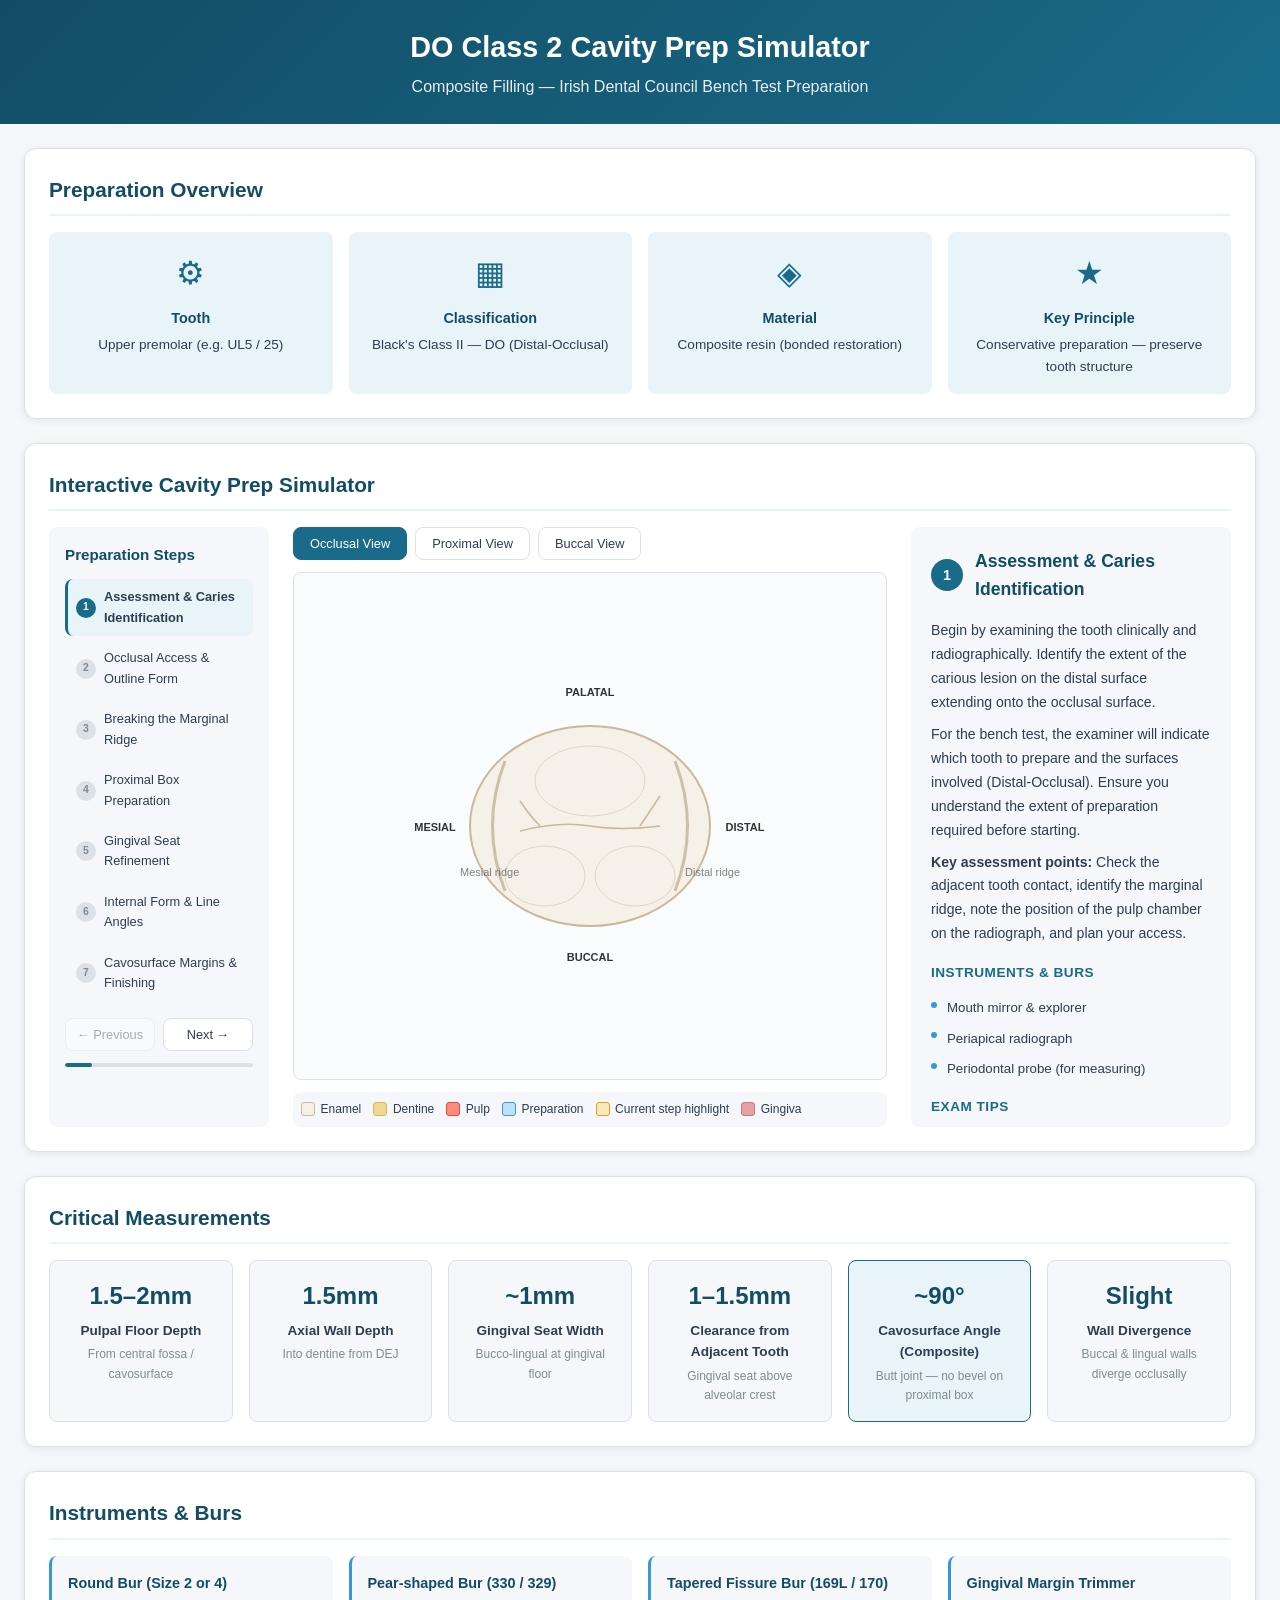
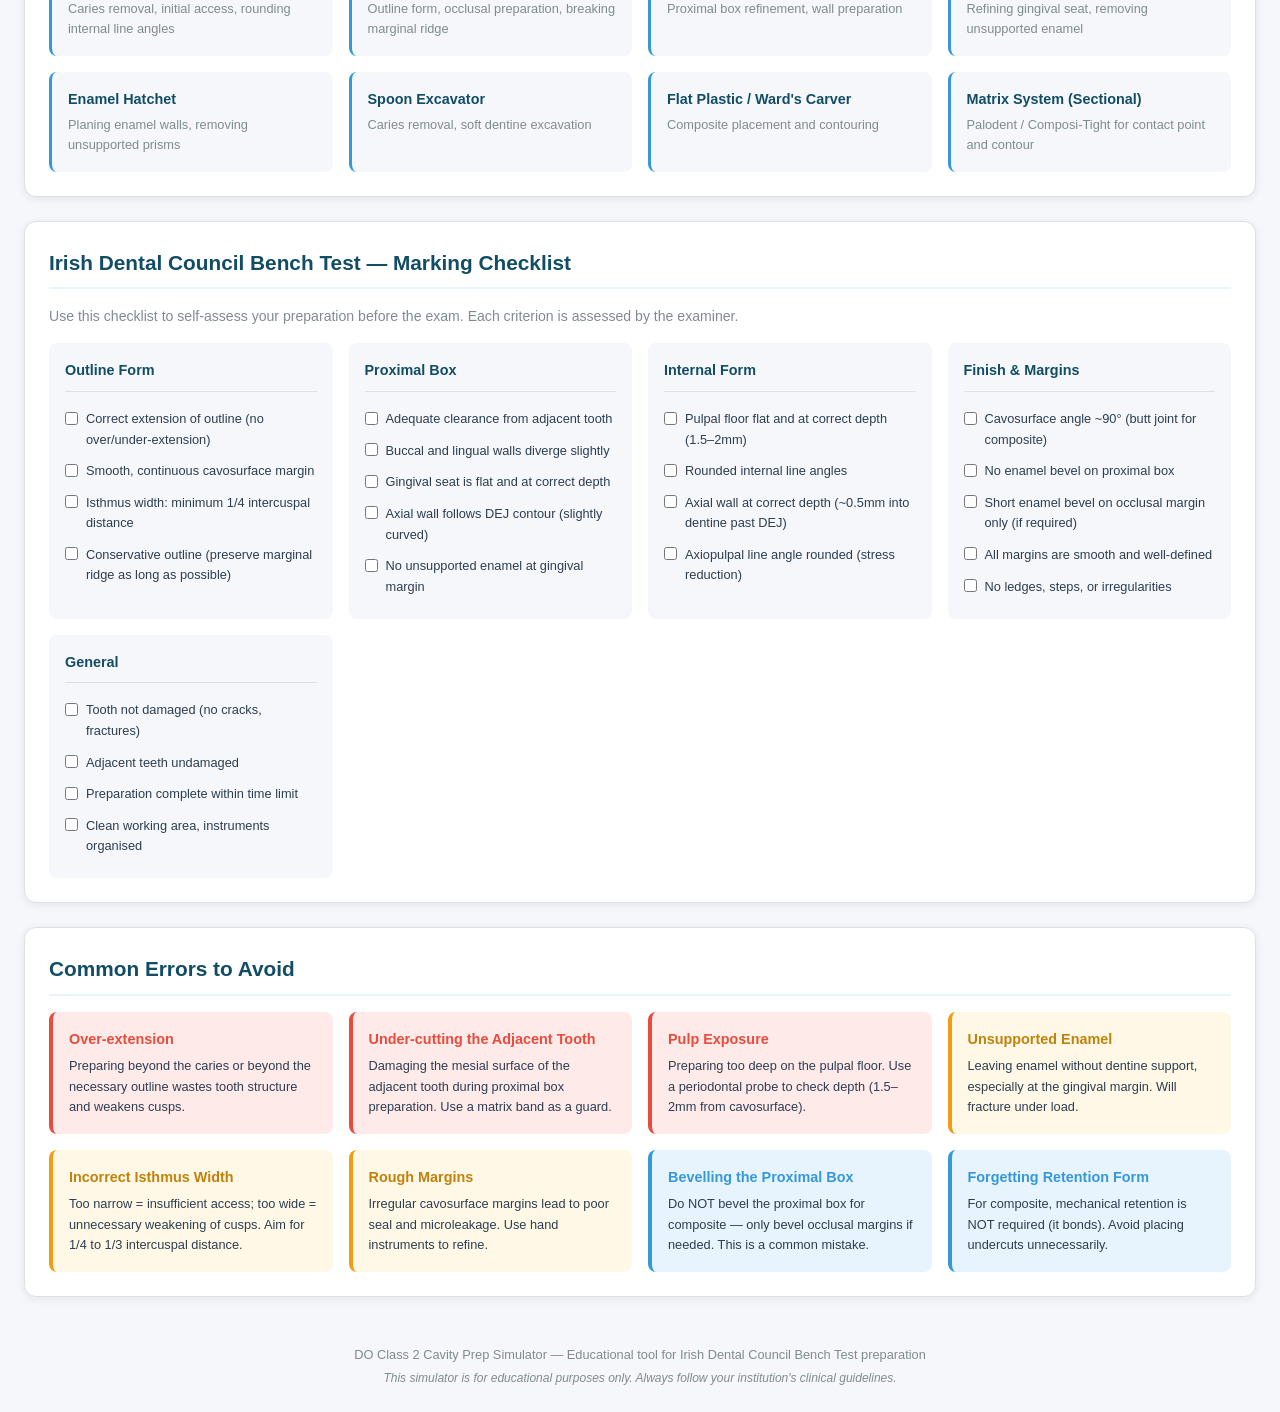
==== dental-cavity-prep-simulator/index.html @ 93ed4695 "Add interactive DO Class 2 cavity prep simulator for Irish Dental Council Bench Test Single-page web" ====
<!DOCTYPE html>
<html lang="en">
<head>
  <meta charset="UTF-8">
  <meta name="viewport" content="width=device-width, initial-scale=1.0">
  <title>DO Class 2 Cavity Prep Simulator - Irish Dental Council Bench Test</title>
  <link rel="stylesheet" href="styles.css">
</head>
<body>
  <header>
    <div class="header-content">
      <h1>DO Class 2 Cavity Prep Simulator</h1>
      <p class="subtitle">Composite Filling &mdash; Irish Dental Council Bench Test Preparation</p>
    </div>
  </header>

  <main>
    <!-- Overview Panel -->
    <section id="overview-panel" class="panel">
      <h2>Preparation Overview</h2>
      <div class="overview-grid">
        <div class="overview-card">
          <div class="card-icon">&#9881;</div>
          <h3>Tooth</h3>
          <p>Upper premolar (e.g. UL5 / 25)</p>
        </div>
        <div class="overview-card">
          <div class="card-icon">&#9638;</div>
          <h3>Classification</h3>
          <p>Black's Class II &mdash; DO (Distal-Occlusal)</p>
        </div>
        <div class="overview-card">
          <div class="card-icon">&#9672;</div>
          <h3>Material</h3>
          <p>Composite resin (bonded restoration)</p>
        </div>
        <div class="overview-card">
          <div class="card-icon">&#9733;</div>
          <h3>Key Principle</h3>
          <p>Conservative preparation &mdash; preserve tooth structure</p>
        </div>
      </div>
    </section>

    <!-- Main Simulator -->
    <section id="simulator" class="panel">
      <h2>Interactive Cavity Prep Simulator</h2>
      <div class="simulator-layout">
        <!-- Step Navigation -->
        <nav id="step-nav">
          <h3>Preparation Steps</h3>
          <ol id="step-list">
            <!-- Steps populated by JS -->
          </ol>
          <div class="nav-buttons">
            <button id="prev-btn" disabled>&larr; Previous</button>
            <button id="next-btn">Next &rarr;</button>
          </div>
          <div class="progress-bar">
            <div id="progress-fill"></div>
          </div>
        </nav>

        <!-- Tooth Visualization -->
        <div id="visualization">
          <div class="view-tabs">
            <button class="view-tab active" data-view="occlusal">Occlusal View</button>
            <button class="view-tab" data-view="proximal">Proximal View</button>
            <button class="view-tab" data-view="buccal">Buccal View</button>
          </div>
          <div id="tooth-canvas">
            <svg id="tooth-svg" viewBox="0 0 500 500" xmlns="http://www.w3.org/2000/svg">
              <!-- Populated by JS -->
            </svg>
            <div id="measurement-overlay"></div>
          </div>
          <div id="legend">
            <!-- Populated by JS -->
          </div>
        </div>

        <!-- Step Details -->
        <div id="step-details">
          <div id="step-header">
            <span id="step-number" class="step-badge">1</span>
            <h3 id="step-title">Select a Step</h3>
          </div>
          <div id="step-description"></div>
          <div id="step-instruments">
            <h4>Instruments & Burs</h4>
            <ul id="instrument-list"></ul>
          </div>
          <div id="step-tips">
            <h4>Exam Tips</h4>
            <ul id="tips-list"></ul>
          </div>
          <div id="step-criteria">
            <h4>Assessment Criteria</h4>
            <ul id="criteria-list"></ul>
          </div>
        </div>
      </div>
    </section>

    <!-- Measurements Reference -->
    <section id="measurements-panel" class="panel">
      <h2>Critical Measurements</h2>
      <div class="measurements-grid">
        <div class="measurement-card">
          <div class="measurement-value">1.5&ndash;2mm</div>
          <div class="measurement-label">Pulpal Floor Depth</div>
          <div class="measurement-note">From central fossa / cavosurface</div>
        </div>
        <div class="measurement-card">
          <div class="measurement-value">1.5mm</div>
          <div class="measurement-label">Axial Wall Depth</div>
          <div class="measurement-note">Into dentine from DEJ</div>
        </div>
        <div class="measurement-card">
          <div class="measurement-value">~1mm</div>
          <div class="measurement-label">Gingival Seat Width</div>
          <div class="measurement-note">Bucco-lingual at gingival floor</div>
        </div>
        <div class="measurement-card">
          <div class="measurement-value">1&ndash;1.5mm</div>
          <div class="measurement-label">Clearance from Adjacent Tooth</div>
          <div class="measurement-note">Gingival seat above alveolar crest</div>
        </div>
        <div class="measurement-card highlight">
          <div class="measurement-value">~90&deg;</div>
          <div class="measurement-label">Cavosurface Angle (Composite)</div>
          <div class="measurement-note">Butt joint &mdash; no bevel on proximal box</div>
        </div>
        <div class="measurement-card">
          <div class="measurement-value">Slight</div>
          <div class="measurement-label">Wall Divergence</div>
          <div class="measurement-note">Buccal &amp; lingual walls diverge occlusally</div>
        </div>
      </div>
    </section>

    <!-- Instruments Reference -->
    <section id="instruments-panel" class="panel">
      <h2>Instruments &amp; Burs</h2>
      <div class="instruments-grid">
        <div class="instrument-card">
          <h4>Round Bur (Size 2 or 4)</h4>
          <p>Caries removal, initial access, rounding internal line angles</p>
        </div>
        <div class="instrument-card">
          <h4>Pear-shaped Bur (330 / 329)</h4>
          <p>Outline form, occlusal preparation, breaking marginal ridge</p>
        </div>
        <div class="instrument-card">
          <h4>Tapered Fissure Bur (169L / 170)</h4>
          <p>Proximal box refinement, wall preparation</p>
        </div>
        <div class="instrument-card">
          <h4>Gingival Margin Trimmer</h4>
          <p>Refining gingival seat, removing unsupported enamel</p>
        </div>
        <div class="instrument-card">
          <h4>Enamel Hatchet</h4>
          <p>Planing enamel walls, removing unsupported prisms</p>
        </div>
        <div class="instrument-card">
          <h4>Spoon Excavator</h4>
          <p>Caries removal, soft dentine excavation</p>
        </div>
        <div class="instrument-card">
          <h4>Flat Plastic / Ward's Carver</h4>
          <p>Composite placement and contouring</p>
        </div>
        <div class="instrument-card">
          <h4>Matrix System (Sectional)</h4>
          <p>Palodent / Composi-Tight for contact point and contour</p>
        </div>
      </div>
    </section>

    <!-- Exam Checklist -->
    <section id="checklist-panel" class="panel">
      <h2>Irish Dental Council Bench Test &mdash; Marking Checklist</h2>
      <div class="checklist-intro">
        <p>Use this checklist to self-assess your preparation before the exam. Each criterion is assessed by the examiner.</p>
      </div>
      <div class="checklist-grid">
        <div class="checklist-category">
          <h3>Outline Form</h3>
          <label class="check-item"><input type="checkbox"> Correct extension of outline (no over/under-extension)</label>
          <label class="check-item"><input type="checkbox"> Smooth, continuous cavosurface margin</label>
          <label class="check-item"><input type="checkbox"> Isthmus width: minimum 1/4 intercuspal distance</label>
          <label class="check-item"><input type="checkbox"> Conservative outline (preserve marginal ridge as long as possible)</label>
        </div>
        <div class="checklist-category">
          <h3>Proximal Box</h3>
          <label class="check-item"><input type="checkbox"> Adequate clearance from adjacent tooth</label>
          <label class="check-item"><input type="checkbox"> Buccal and lingual walls diverge slightly</label>
          <label class="check-item"><input type="checkbox"> Gingival seat is flat and at correct depth</label>
          <label class="check-item"><input type="checkbox"> Axial wall follows DEJ contour (slightly curved)</label>
          <label class="check-item"><input type="checkbox"> No unsupported enamel at gingival margin</label>
        </div>
        <div class="checklist-category">
          <h3>Internal Form</h3>
          <label class="check-item"><input type="checkbox"> Pulpal floor flat and at correct depth (1.5&ndash;2mm)</label>
          <label class="check-item"><input type="checkbox"> Rounded internal line angles</label>
          <label class="check-item"><input type="checkbox"> Axial wall at correct depth (~0.5mm into dentine past DEJ)</label>
          <label class="check-item"><input type="checkbox"> Axiopulpal line angle rounded (stress reduction)</label>
        </div>
        <div class="checklist-category">
          <h3>Finish &amp; Margins</h3>
          <label class="check-item"><input type="checkbox"> Cavosurface angle ~90&deg; (butt joint for composite)</label>
          <label class="check-item"><input type="checkbox"> No enamel bevel on proximal box</label>
          <label class="check-item"><input type="checkbox"> Short enamel bevel on occlusal margin only (if required)</label>
          <label class="check-item"><input type="checkbox"> All margins are smooth and well-defined</label>
          <label class="check-item"><input type="checkbox"> No ledges, steps, or irregularities</label>
        </div>
        <div class="checklist-category">
          <h3>General</h3>
          <label class="check-item"><input type="checkbox"> Tooth not damaged (no cracks, fractures)</label>
          <label class="check-item"><input type="checkbox"> Adjacent teeth undamaged</label>
          <label class="check-item"><input type="checkbox"> Preparation complete within time limit</label>
          <label class="check-item"><input type="checkbox"> Clean working area, instruments organised</label>
        </div>
      </div>
    </section>

    <!-- Common Errors -->
    <section id="errors-panel" class="panel">
      <h2>Common Errors to Avoid</h2>
      <div class="errors-grid">
        <div class="error-card danger">
          <h4>Over-extension</h4>
          <p>Preparing beyond the caries or beyond the necessary outline wastes tooth structure and weakens cusps.</p>
        </div>
        <div class="error-card danger">
          <h4>Under-cutting the Adjacent Tooth</h4>
          <p>Damaging the mesial surface of the adjacent tooth during proximal box preparation. Use a matrix band as a guard.</p>
        </div>
        <div class="error-card danger">
          <h4>Pulp Exposure</h4>
          <p>Preparing too deep on the pulpal floor. Use a periodontal probe to check depth (1.5&ndash;2mm from cavosurface).</p>
        </div>
        <div class="error-card warning">
          <h4>Unsupported Enamel</h4>
          <p>Leaving enamel without dentine support, especially at the gingival margin. Will fracture under load.</p>
        </div>
        <div class="error-card warning">
          <h4>Incorrect Isthmus Width</h4>
          <p>Too narrow = insufficient access; too wide = unnecessary weakening of cusps. Aim for 1/4 to 1/3 intercuspal distance.</p>
        </div>
        <div class="error-card warning">
          <h4>Rough Margins</h4>
          <p>Irregular cavosurface margins lead to poor seal and microleakage. Use hand instruments to refine.</p>
        </div>
        <div class="error-card info">
          <h4>Bevelling the Proximal Box</h4>
          <p>Do NOT bevel the proximal box for composite &mdash; only bevel occlusal margins if needed. This is a common mistake.</p>
        </div>
        <div class="error-card info">
          <h4>Forgetting Retention Form</h4>
          <p>For composite, mechanical retention is NOT required (it bonds). Avoid placing undercuts unnecessarily.</p>
        </div>
      </div>
    </section>
  </main>

  <footer>
    <p>DO Class 2 Cavity Prep Simulator &mdash; Educational tool for Irish Dental Council Bench Test preparation</p>
    <p class="disclaimer">This simulator is for educational purposes only. Always follow your institution's clinical guidelines.</p>
  </footer>

  <script src="app.js"></script>
</body>
</html>
---- dental-cavity-prep-simulator/styles.css ----
/* === Reset & Base === */
*, *::before, *::after {
  box-sizing: border-box;
  margin: 0;
  padding: 0;
}

:root {
  --primary: #1a6b8a;
  --primary-dark: #124d65;
  --primary-light: #e8f4f8;
  --accent: #2ecc71;
  --accent-dark: #27ae60;
  --danger: #e74c3c;
  --warning: #f39c12;
  --info: #3498db;
  --text: #2c3e50;
  --text-light: #7f8c8d;
  --bg: #f5f7fa;
  --card-bg: #ffffff;
  --border: #dce1e8;
  --shadow: 0 2px 8px rgba(0,0,0,0.08);
  --shadow-lg: 0 4px 20px rgba(0,0,0,0.12);
  --radius: 8px;
  --radius-lg: 12px;

  /* Tooth colors */
  --enamel: #f5f0e8;
  --enamel-stroke: #c9b99a;
  --dentine: #f0d890;
  --dentine-dark: #d4b85c;
  --pulp: #e74c3c;
  --pulp-light: #ff8a80;
  --prep-area: rgba(100, 180, 255, 0.35);
  --prep-stroke: #3498db;
  --gingiva: #e8a0a0;
  --cementum: #c4a265;
}

body {
  font-family: -apple-system, BlinkMacSystemFont, 'Segoe UI', Roboto, Oxygen, sans-serif;
  color: var(--text);
  background: var(--bg);
  line-height: 1.6;
  min-height: 100vh;
}

/* === Header === */
header {
  background: linear-gradient(135deg, var(--primary-dark), var(--primary));
  color: white;
  padding: 1.5rem 2rem;
  text-align: center;
}

.header-content h1 {
  font-size: 1.8rem;
  font-weight: 700;
  margin-bottom: 0.25rem;
}

.subtitle {
  font-size: 1rem;
  opacity: 0.9;
  font-weight: 300;
}

/* === Main Layout === */
main {
  max-width: 1400px;
  margin: 0 auto;
  padding: 1.5rem;
  display: flex;
  flex-direction: column;
  gap: 1.5rem;
}

/* === Panels === */
.panel {
  background: var(--card-bg);
  border-radius: var(--radius-lg);
  box-shadow: var(--shadow);
  padding: 1.5rem;
  border: 1px solid var(--border);
}

.panel h2 {
  font-size: 1.3rem;
  color: var(--primary-dark);
  margin-bottom: 1rem;
  padding-bottom: 0.5rem;
  border-bottom: 2px solid var(--primary-light);
}

/* === Overview === */
.overview-grid {
  display: grid;
  grid-template-columns: repeat(auto-fit, minmax(200px, 1fr));
  gap: 1rem;
}

.overview-card {
  background: var(--primary-light);
  border-radius: var(--radius);
  padding: 1rem;
  text-align: center;
}

.card-icon {
  font-size: 2rem;
  color: var(--primary);
  margin-bottom: 0.5rem;
}

.overview-card h3 {
  font-size: 0.9rem;
  color: var(--primary-dark);
  margin-bottom: 0.25rem;
}

.overview-card p {
  font-size: 0.85rem;
  color: var(--text);
}

/* === Simulator Layout === */
.simulator-layout {
  display: grid;
  grid-template-columns: 220px 1fr 320px;
  gap: 1.5rem;
  min-height: 600px;
}

@media (max-width: 1100px) {
  .simulator-layout {
    grid-template-columns: 1fr;
  }
}

/* === Step Navigation === */
#step-nav {
  background: var(--bg);
  border-radius: var(--radius);
  padding: 1rem;
}

#step-nav h3 {
  font-size: 0.95rem;
  color: var(--primary-dark);
  margin-bottom: 0.75rem;
}

#step-list {
  list-style: none;
  margin-bottom: 1rem;
}

#step-list li {
  padding: 0.5rem 0.5rem;
  margin-bottom: 0.25rem;
  border-radius: var(--radius);
  font-size: 0.8rem;
  cursor: pointer;
  transition: all 0.2s;
  border-left: 3px solid transparent;
  display: flex;
  align-items: center;
  gap: 0.5rem;
}

#step-list li:hover {
  background: var(--primary-light);
}

#step-list li.active {
  background: var(--primary-light);
  border-left-color: var(--primary);
  font-weight: 600;
}

#step-list li.completed {
  color: var(--accent-dark);
}

.step-indicator {
  width: 20px;
  height: 20px;
  border-radius: 50%;
  background: var(--border);
  display: flex;
  align-items: center;
  justify-content: center;
  font-size: 0.65rem;
  font-weight: 700;
  color: var(--text-light);
  flex-shrink: 0;
}

li.active .step-indicator {
  background: var(--primary);
  color: white;
}

li.completed .step-indicator {
  background: var(--accent);
  color: white;
}

.nav-buttons {
  display: flex;
  gap: 0.5rem;
  margin-bottom: 0.75rem;
}

.nav-buttons button {
  flex: 1;
  padding: 0.5rem;
  border: 1px solid var(--border);
  border-radius: var(--radius);
  background: white;
  color: var(--text);
  font-size: 0.8rem;
  cursor: pointer;
  transition: all 0.2s;
}

.nav-buttons button:hover:not(:disabled) {
  background: var(--primary);
  color: white;
  border-color: var(--primary);
}

.nav-buttons button:disabled {
  opacity: 0.4;
  cursor: not-allowed;
}

.progress-bar {
  height: 4px;
  background: var(--border);
  border-radius: 2px;
  overflow: hidden;
}

#progress-fill {
  height: 100%;
  background: var(--primary);
  border-radius: 2px;
  transition: width 0.3s;
  width: 0%;
}

/* === Visualization === */
#visualization {
  display: flex;
  flex-direction: column;
}

.view-tabs {
  display: flex;
  gap: 0.5rem;
  margin-bottom: 0.75rem;
}

.view-tab {
  padding: 0.5rem 1rem;
  border: 1px solid var(--border);
  border-radius: var(--radius);
  background: white;
  color: var(--text);
  font-size: 0.8rem;
  cursor: pointer;
  transition: all 0.2s;
}

.view-tab.active {
  background: var(--primary);
  color: white;
  border-color: var(--primary);
}

.view-tab:hover:not(.active) {
  background: var(--primary-light);
}

#tooth-canvas {
  flex: 1;
  background: #fafbfc;
  border: 1px solid var(--border);
  border-radius: var(--radius);
  position: relative;
  display: flex;
  align-items: center;
  justify-content: center;
  min-height: 400px;
}

#tooth-svg {
  width: 100%;
  height: 100%;
  max-height: 500px;
}

#legend {
  display: flex;
  flex-wrap: wrap;
  gap: 0.75rem;
  margin-top: 0.75rem;
  padding: 0.5rem;
  background: var(--bg);
  border-radius: var(--radius);
  font-size: 0.75rem;
}

.legend-item {
  display: flex;
  align-items: center;
  gap: 0.35rem;
}

.legend-swatch {
  width: 14px;
  height: 14px;
  border-radius: 3px;
  border: 1px solid rgba(0,0,0,0.15);
}

/* === Step Details === */
#step-details {
  background: var(--bg);
  border-radius: var(--radius);
  padding: 1.25rem;
  overflow-y: auto;
  max-height: 600px;
}

#step-header {
  display: flex;
  align-items: center;
  gap: 0.75rem;
  margin-bottom: 1rem;
}

.step-badge {
  width: 32px;
  height: 32px;
  border-radius: 50%;
  background: var(--primary);
  color: white;
  display: flex;
  align-items: center;
  justify-content: center;
  font-weight: 700;
  font-size: 0.9rem;
  flex-shrink: 0;
}

#step-title {
  font-size: 1.1rem;
  color: var(--primary-dark);
}

#step-description {
  font-size: 0.88rem;
  line-height: 1.7;
  margin-bottom: 1rem;
  color: var(--text);
}

#step-description p {
  margin-bottom: 0.5rem;
}

#step-details h4 {
  font-size: 0.85rem;
  color: var(--primary);
  margin-bottom: 0.5rem;
  margin-top: 0.75rem;
  text-transform: uppercase;
  letter-spacing: 0.5px;
}

#step-details ul {
  list-style: none;
  margin-bottom: 0.5rem;
}

#step-details ul li {
  font-size: 0.83rem;
  padding: 0.3rem 0;
  padding-left: 1rem;
  position: relative;
}

#step-details ul li::before {
  content: '';
  position: absolute;
  left: 0;
  top: 0.6rem;
  width: 6px;
  height: 6px;
  border-radius: 50%;
  background: var(--primary);
}

#step-instruments ul li::before {
  background: var(--info);
}

#step-tips ul li::before {
  background: var(--warning);
}

#step-criteria ul li::before {
  background: var(--accent);
}

/* === Measurements === */
.measurements-grid {
  display: grid;
  grid-template-columns: repeat(auto-fit, minmax(180px, 1fr));
  gap: 1rem;
}

.measurement-card {
  text-align: center;
  padding: 1rem;
  background: var(--bg);
  border-radius: var(--radius);
  border: 1px solid var(--border);
}

.measurement-card.highlight {
  border-color: var(--primary);
  background: var(--primary-light);
}

.measurement-value {
  font-size: 1.5rem;
  font-weight: 700;
  color: var(--primary-dark);
  margin-bottom: 0.25rem;
}

.measurement-label {
  font-size: 0.85rem;
  font-weight: 600;
  color: var(--text);
  margin-bottom: 0.25rem;
}

.measurement-note {
  font-size: 0.75rem;
  color: var(--text-light);
}

/* === Instruments === */
.instruments-grid {
  display: grid;
  grid-template-columns: repeat(auto-fit, minmax(250px, 1fr));
  gap: 1rem;
}

.instrument-card {
  padding: 1rem;
  background: var(--bg);
  border-radius: var(--radius);
  border-left: 3px solid var(--info);
}

.instrument-card h4 {
  font-size: 0.9rem;
  color: var(--primary-dark);
  margin-bottom: 0.25rem;
}

.instrument-card p {
  font-size: 0.8rem;
  color: var(--text-light);
}

/* === Checklist === */
.checklist-intro {
  margin-bottom: 1rem;
  font-size: 0.88rem;
  color: var(--text-light);
}

.checklist-grid {
  display: grid;
  grid-template-columns: repeat(auto-fit, minmax(280px, 1fr));
  gap: 1rem;
}

.checklist-category {
  background: var(--bg);
  border-radius: var(--radius);
  padding: 1rem;
}

.checklist-category h3 {
  font-size: 0.9rem;
  color: var(--primary-dark);
  margin-bottom: 0.75rem;
  padding-bottom: 0.5rem;
  border-bottom: 1px solid var(--border);
}

.check-item {
  display: flex;
  align-items: flex-start;
  gap: 0.5rem;
  font-size: 0.8rem;
  padding: 0.35rem 0;
  cursor: pointer;
}

.check-item input[type="checkbox"] {
  margin-top: 0.15rem;
  accent-color: var(--accent);
}

/* === Errors === */
.errors-grid {
  display: grid;
  grid-template-columns: repeat(auto-fit, minmax(280px, 1fr));
  gap: 1rem;
}

.error-card {
  padding: 1rem;
  border-radius: var(--radius);
  border-left: 4px solid;
}

.error-card.danger {
  background: #ffeaea;
  border-left-color: var(--danger);
}

.error-card.warning {
  background: #fff8e6;
  border-left-color: var(--warning);
}

.error-card.info {
  background: #e8f4fd;
  border-left-color: var(--info);
}

.error-card h4 {
  font-size: 0.9rem;
  margin-bottom: 0.35rem;
}

.error-card.danger h4 { color: var(--danger); }
.error-card.warning h4 { color: #c0820a; }
.error-card.info h4 { color: var(--info); }

.error-card p {
  font-size: 0.8rem;
  color: var(--text);
}

/* === Footer === */
footer {
  text-align: center;
  padding: 1.5rem;
  color: var(--text-light);
  font-size: 0.8rem;
}

.disclaimer {
  font-style: italic;
  margin-top: 0.25rem;
  font-size: 0.75rem;
}

/* === SVG Styles === */
.tooth-outline {
  fill: var(--enamel);
  stroke: var(--enamel-stroke);
  stroke-width: 2;
}

.dentine-area {
  fill: var(--dentine);
  stroke: var(--dentine-dark);
  stroke-width: 1.5;
}

.pulp-area {
  fill: var(--pulp-light);
  stroke: var(--pulp);
  stroke-width: 1.5;
}

.prep-outline {
  fill: var(--prep-area);
  stroke: var(--prep-stroke);
  stroke-width: 2;
  stroke-dasharray: 6 3;
}

.prep-filled {
  fill: var(--prep-area);
  stroke: var(--prep-stroke);
  stroke-width: 2;
}

.annotation-line {
  stroke: #555;
  stroke-width: 1;
  stroke-dasharray: 4 2;
}

.annotation-text {
  font-size: 11px;
  fill: #333;
  font-family: -apple-system, sans-serif;
}

.dimension-line {
  stroke: var(--danger);
  stroke-width: 1.5;
  marker-start: url(#arrow-start);
  marker-end: url(#arrow-end);
}

.dimension-text {
  font-size: 10px;
  fill: var(--danger);
  font-weight: 600;
  font-family: -apple-system, sans-serif;
}

.highlight-area {
  fill: rgba(255, 200, 50, 0.3);
  stroke: var(--warning);
  stroke-width: 2;
  animation: pulse-highlight 1.5s ease-in-out infinite;
}

@keyframes pulse-highlight {
  0%, 100% { opacity: 0.6; }
  50% { opacity: 1; }
}

.fissure-line {
  stroke: var(--enamel-stroke);
  stroke-width: 1.5;
  fill: none;
}

.gingiva-area {
  fill: var(--gingiva);
  stroke: #c08080;
  stroke-width: 1;
}

.bone-area {
  fill: #f0e6d0;
  stroke: #c4aa78;
  stroke-width: 1;
}

.adjacent-tooth {
  fill: #e8e3da;
  stroke: #b0a890;
  stroke-width: 1.5;
  opacity: 0.7;
}

.bur-path {
  fill: none;
  stroke: var(--danger);
  stroke-width: 2;
  stroke-dasharray: 8 4;
  opacity: 0.8;
}

.label-bg {
  fill: white;
  stroke: var(--border);
  stroke-width: 0.5;
  rx: 3;
}

/* SVG animation classes */
.fade-in {
  animation: svgFadeIn 0.5s ease-in-out forwards;
}

@keyframes svgFadeIn {
  from { opacity: 0; }
  to { opacity: 1; }
}

/* === Responsive === */
@media (max-width: 768px) {
  header {
    padding: 1rem;
  }

  .header-content h1 {
    font-size: 1.3rem;
  }

  main {
    padding: 1rem;
  }

  .simulator-layout {
    grid-template-columns: 1fr;
  }

  #step-nav {
    order: 2;
  }

  #visualization {
    order: 1;
  }

  #step-details {
    order: 3;
    max-height: none;
  }

  .measurements-grid {
    grid-template-columns: repeat(2, 1fr);
  }
}
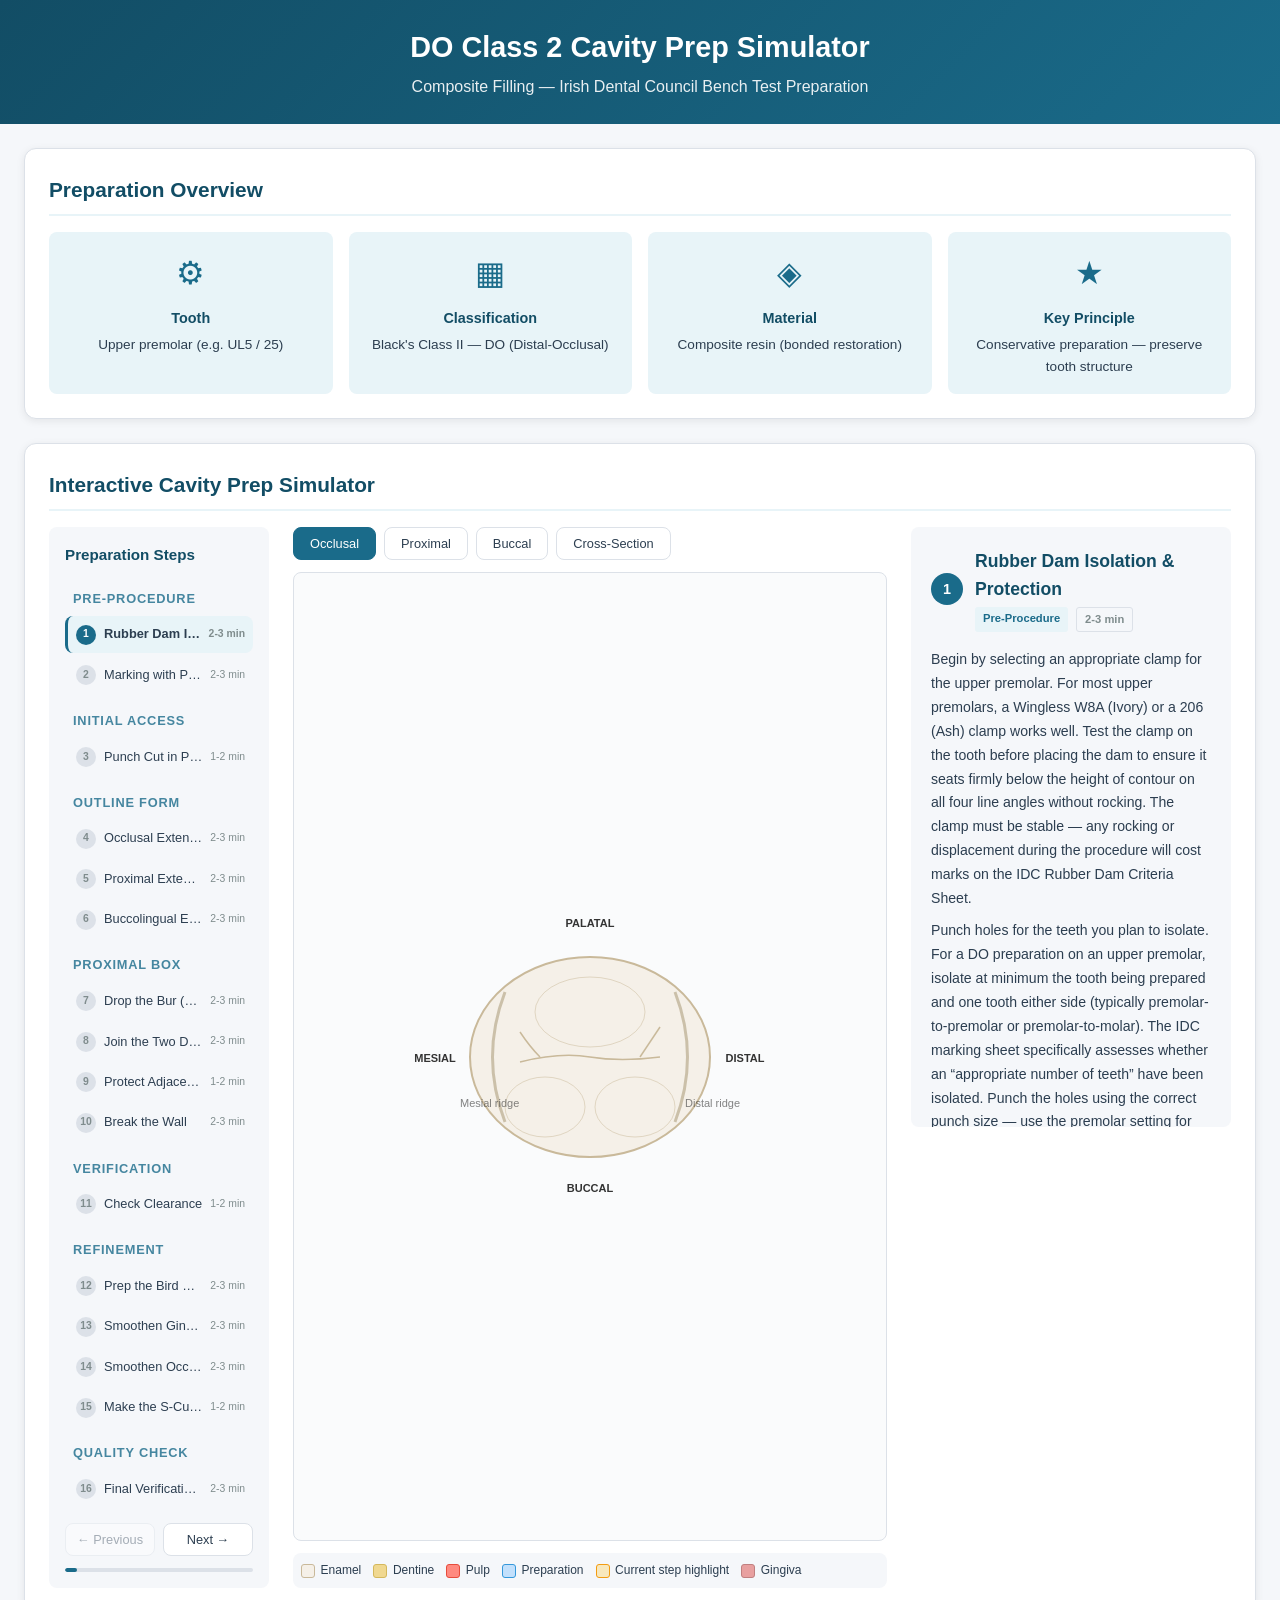
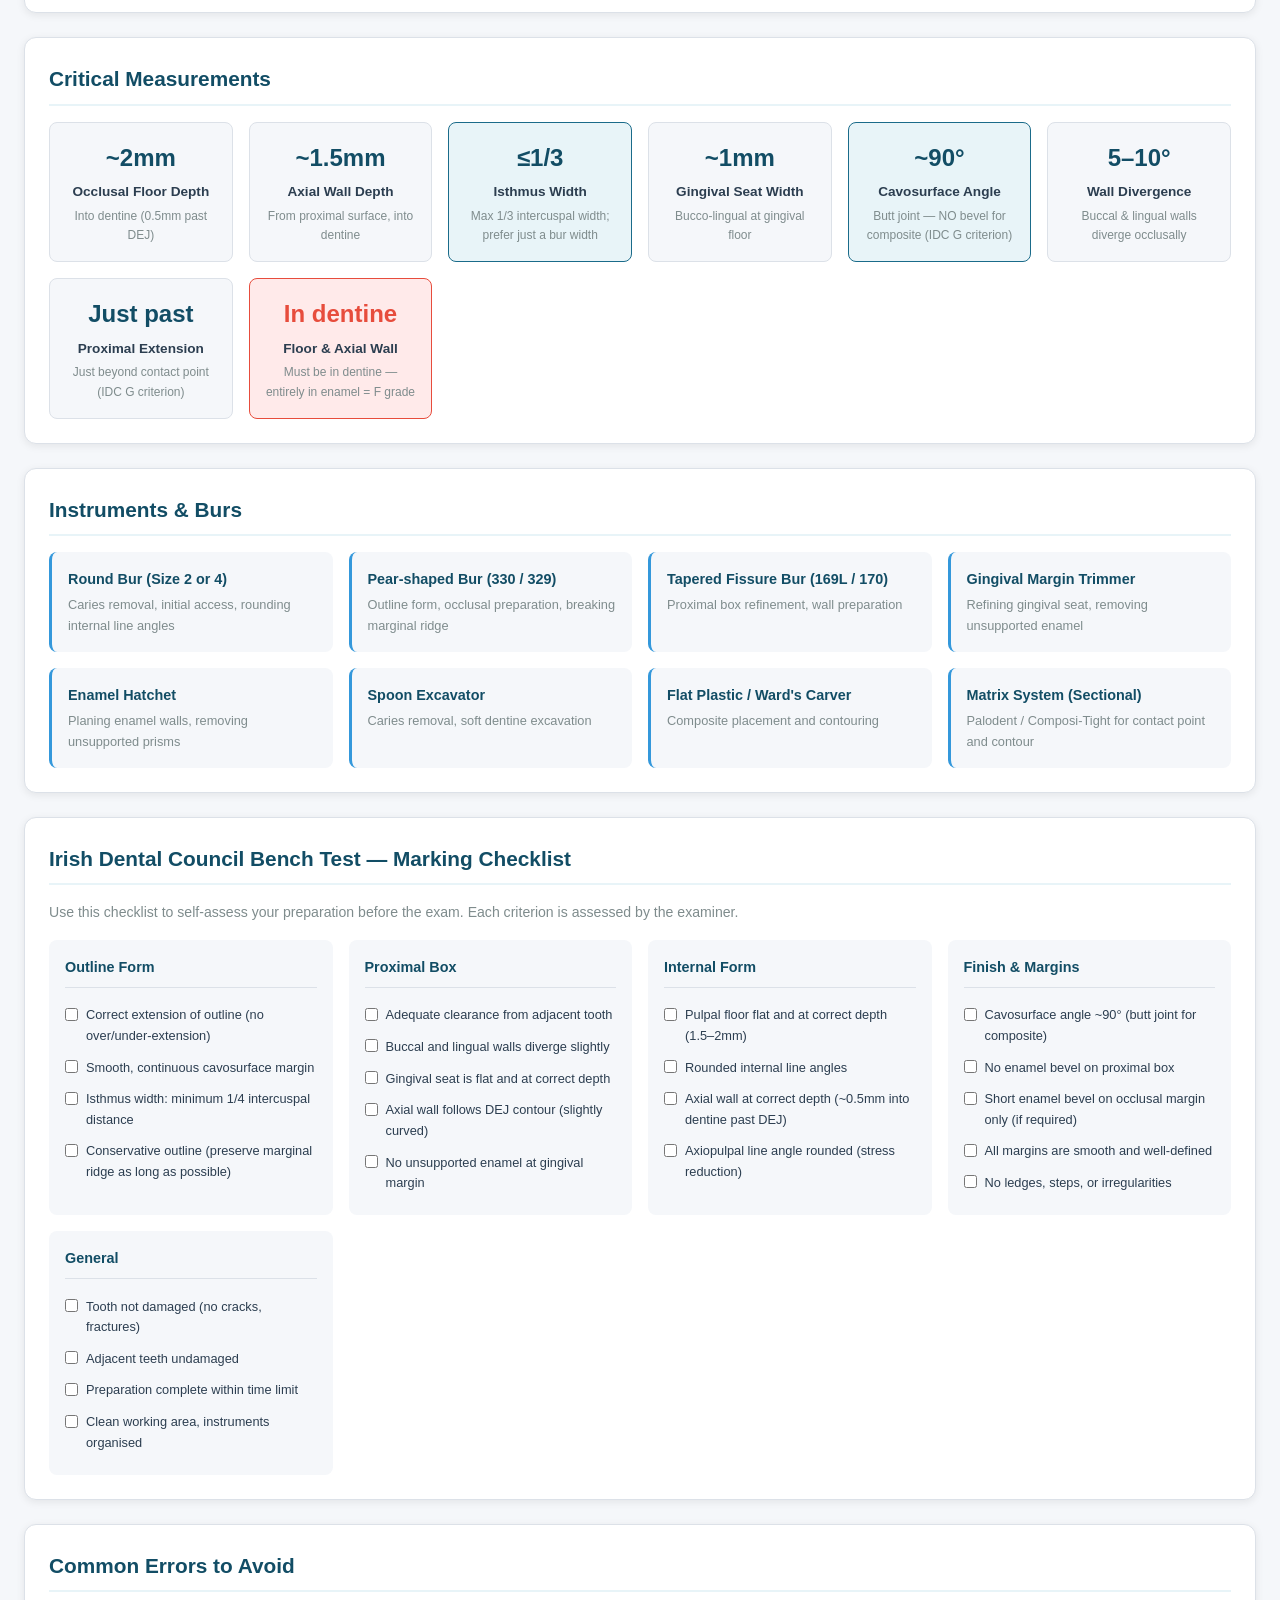
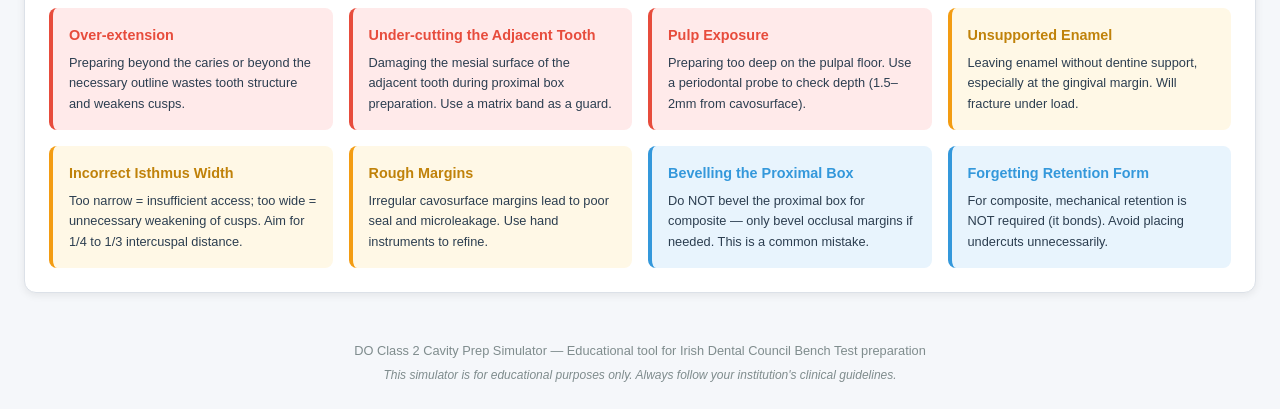
==== commit 1ed56315: "Phase 1: Rewrite STEPS array to 16 clinical steps + accuracy fixes - Rewrote app.js with 16-step STE" ====
--- a/dental-cavity-prep-simulator/index.html
+++ b/dental-cavity-prep-simulator/index.html
@@ -64,9 +64,10 @@
         <!-- Tooth Visualization -->
         <div id="visualization">
           <div class="view-tabs">
-            <button class="view-tab active" data-view="occlusal">Occlusal View</button>
-            <button class="view-tab" data-view="proximal">Proximal View</button>
-            <button class="view-tab" data-view="buccal">Buccal View</button>
+            <button class="view-tab active" data-view="occlusal">Occlusal</button>
+            <button class="view-tab" data-view="proximal">Proximal</button>
+            <button class="view-tab" data-view="buccal">Buccal</button>
+            <button class="view-tab" data-view="cross-section">Cross-Section</button>
           </div>
           <div id="tooth-canvas">
             <svg id="tooth-svg" viewBox="0 0 500 500" xmlns="http://www.w3.org/2000/svg">
@@ -83,7 +84,13 @@
         <div id="step-details">
           <div id="step-header">
             <span id="step-number" class="step-badge">1</span>
-            <h3 id="step-title">Select a Step</h3>
+            <div>
+              <h3 id="step-title">Select a Step</h3>
+              <div class="step-meta">
+                <span id="step-phase" class="phase-tag"></span>
+                <span id="step-duration-display" class="duration-tag"></span>
+              </div>
+            </div>
           </div>
           <div id="step-description"></div>
           <div id="step-instruments">
@@ -98,6 +105,10 @@
             <h4>Assessment Criteria</h4>
             <ul id="criteria-list"></ul>
           </div>
+          <div id="step-mistakes">
+            <h4>Common Mistakes</h4>
+            <ul id="mistakes-list"></ul>
+          </div>
         </div>
       </div>
     </section>
@@ -107,34 +118,44 @@
       <h2>Critical Measurements</h2>
       <div class="measurements-grid">
         <div class="measurement-card">
-          <div class="measurement-value">1.5&ndash;2mm</div>
-          <div class="measurement-label">Pulpal Floor Depth</div>
-          <div class="measurement-note">From central fossa / cavosurface</div>
-        </div>
-        <div class="measurement-card">
-          <div class="measurement-value">1.5mm</div>
+          <div class="measurement-value">~2mm</div>
+          <div class="measurement-label">Occlusal Floor Depth</div>
+          <div class="measurement-note">Into dentine (0.5mm past DEJ)</div>
+        </div>
+        <div class="measurement-card">
+          <div class="measurement-value">~1.5mm</div>
           <div class="measurement-label">Axial Wall Depth</div>
-          <div class="measurement-note">Into dentine from DEJ</div>
+          <div class="measurement-note">From proximal surface, into dentine</div>
+        </div>
+        <div class="measurement-card highlight">
+          <div class="measurement-value">&le;1/3</div>
+          <div class="measurement-label">Isthmus Width</div>
+          <div class="measurement-note">Max 1/3 intercuspal width; prefer just a bur width</div>
         </div>
         <div class="measurement-card">
           <div class="measurement-value">~1mm</div>
           <div class="measurement-label">Gingival Seat Width</div>
           <div class="measurement-note">Bucco-lingual at gingival floor</div>
         </div>
-        <div class="measurement-card">
-          <div class="measurement-value">1&ndash;1.5mm</div>
-          <div class="measurement-label">Clearance from Adjacent Tooth</div>
-          <div class="measurement-note">Gingival seat above alveolar crest</div>
-        </div>
         <div class="measurement-card highlight">
           <div class="measurement-value">~90&deg;</div>
-          <div class="measurement-label">Cavosurface Angle (Composite)</div>
-          <div class="measurement-note">Butt joint &mdash; no bevel on proximal box</div>
-        </div>
-        <div class="measurement-card">
-          <div class="measurement-value">Slight</div>
+          <div class="measurement-label">Cavosurface Angle</div>
+          <div class="measurement-note">Butt joint &mdash; NO bevel for composite (IDC G criterion)</div>
+        </div>
+        <div class="measurement-card">
+          <div class="measurement-value">5&ndash;10&deg;</div>
           <div class="measurement-label">Wall Divergence</div>
           <div class="measurement-note">Buccal &amp; lingual walls diverge occlusally</div>
+        </div>
+        <div class="measurement-card">
+          <div class="measurement-value">Just past</div>
+          <div class="measurement-label">Proximal Extension</div>
+          <div class="measurement-note">Just beyond contact point (IDC G criterion)</div>
+        </div>
+        <div class="measurement-card danger">
+          <div class="measurement-value">In dentine</div>
+          <div class="measurement-label">Floor &amp; Axial Wall</div>
+          <div class="measurement-note">Must be in dentine &mdash; entirely in enamel = F grade</div>
         </div>
       </div>
     </section>
--- a/dental-cavity-prep-simulator/styles.css
+++ b/dental-cavity-prep-simulator/styles.css
@@ -415,6 +415,89 @@
   background: var(--accent);
 }
 
+#step-criteria ul li.criteria-critical::before {
+  background: var(--danger);
+}
+
+.critical-badge {
+  display: inline-block;
+  font-size: 0.65rem;
+  font-weight: 700;
+  color: white;
+  background: var(--danger);
+  padding: 0.1rem 0.4rem;
+  border-radius: 3px;
+  text-transform: uppercase;
+  letter-spacing: 0.5px;
+  margin-left: 0.3rem;
+  vertical-align: middle;
+}
+
+#step-mistakes ul li::before {
+  background: var(--danger);
+  opacity: 0.6;
+}
+
+/* Step meta (phase + duration) */
+.step-meta {
+  display: flex;
+  gap: 0.5rem;
+  margin-top: 0.25rem;
+}
+
+.phase-tag {
+  font-size: 0.7rem;
+  font-weight: 600;
+  color: var(--primary);
+  background: var(--primary-light);
+  padding: 0.15rem 0.5rem;
+  border-radius: 3px;
+}
+
+.duration-tag {
+  font-size: 0.7rem;
+  font-weight: 600;
+  color: var(--text-light);
+  background: var(--bg);
+  padding: 0.15rem 0.5rem;
+  border-radius: 3px;
+  border: 1px solid var(--border);
+}
+
+/* Phase headers in step nav */
+.phase-header {
+  font-size: 0.7rem;
+  font-weight: 700;
+  color: var(--primary);
+  text-transform: uppercase;
+  letter-spacing: 0.8px;
+  padding: 0.6rem 0.5rem 0.2rem !important;
+  margin-top: 0.5rem;
+  border-left: none !important;
+  cursor: default !important;
+  opacity: 0.8;
+}
+
+.phase-header:hover {
+  background: transparent !important;
+}
+
+/* Step nav duration badge */
+.step-nav-title {
+  flex: 1;
+  min-width: 0;
+  overflow: hidden;
+  text-overflow: ellipsis;
+  white-space: nowrap;
+}
+
+.step-duration {
+  font-size: 0.65rem;
+  color: var(--text-light);
+  white-space: nowrap;
+  flex-shrink: 0;
+}
+
 /* === Measurements === */
 .measurements-grid {
   display: grid;
@@ -433,6 +516,15 @@
 .measurement-card.highlight {
   border-color: var(--primary);
   background: var(--primary-light);
+}
+
+.measurement-card.danger {
+  border-color: var(--danger);
+  background: #ffeaea;
+}
+
+.measurement-card.danger .measurement-value {
+  color: var(--danger);
 }
 
 .measurement-value {
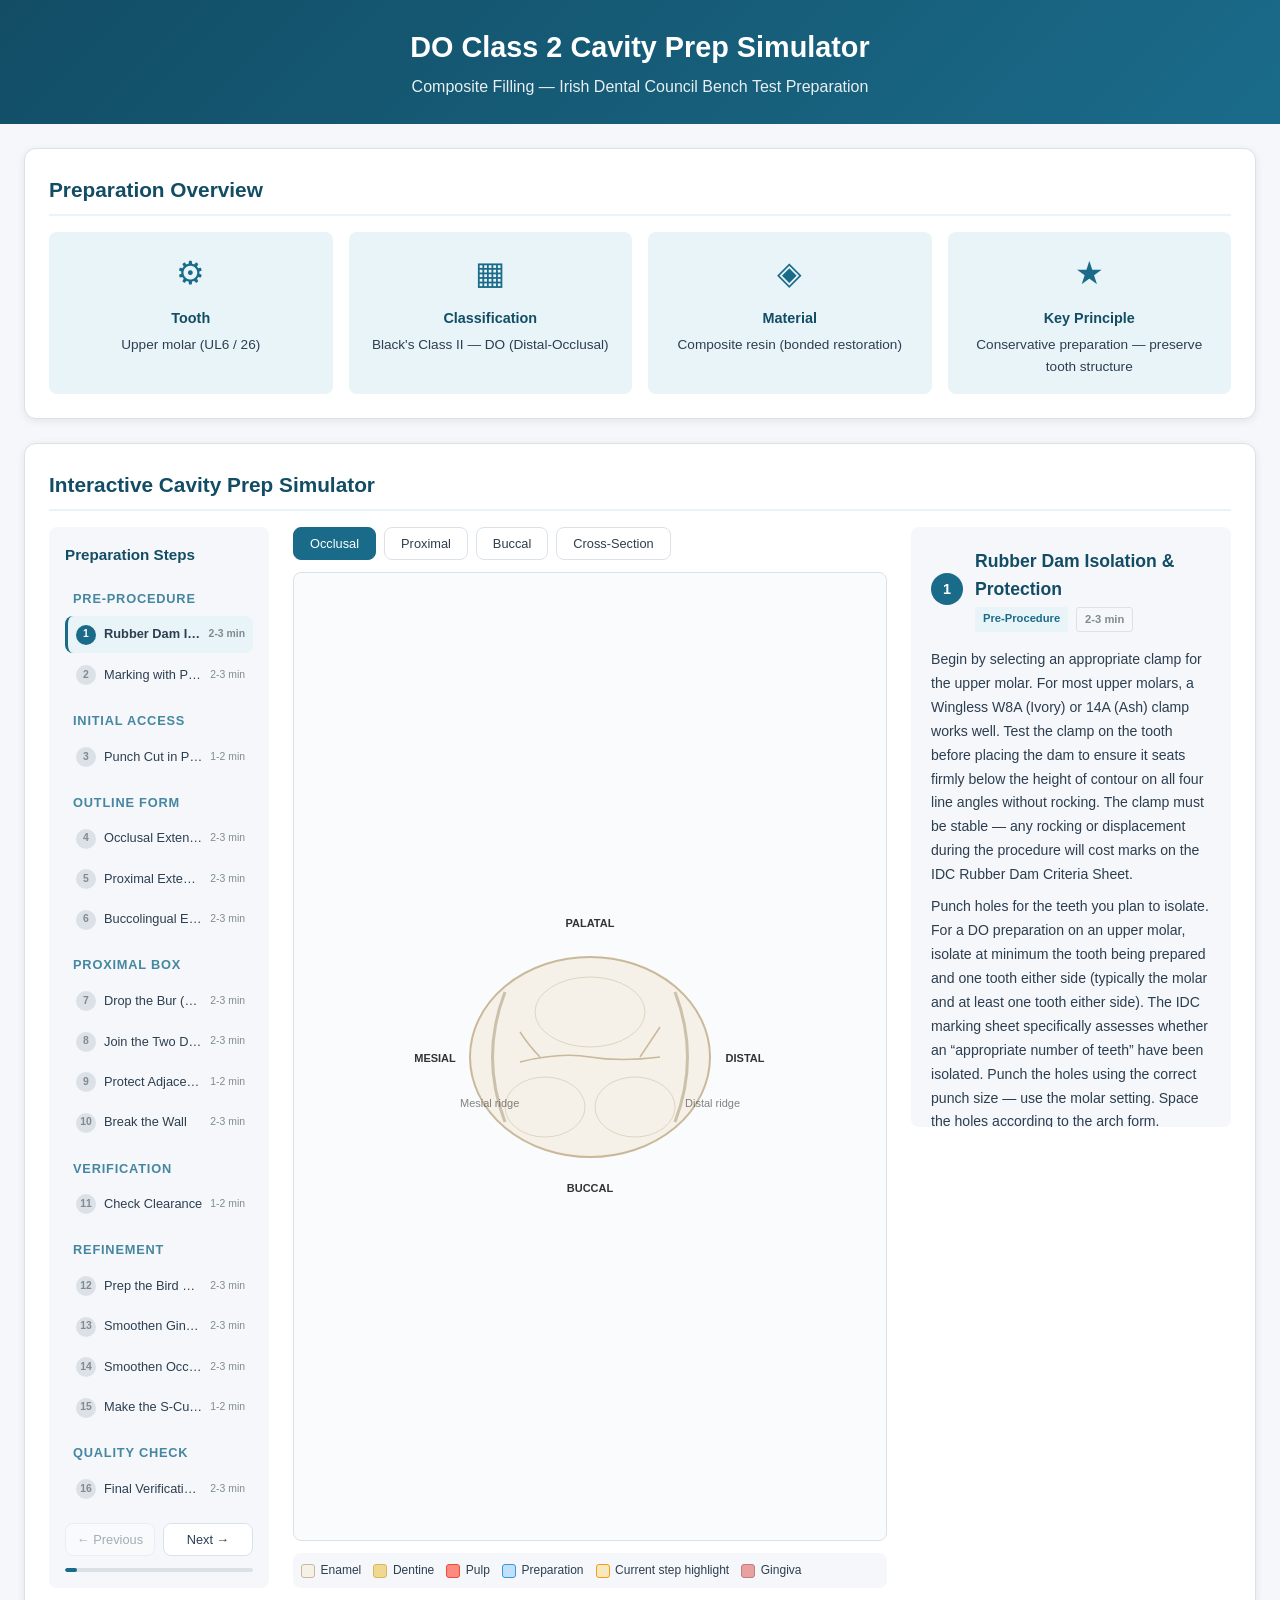
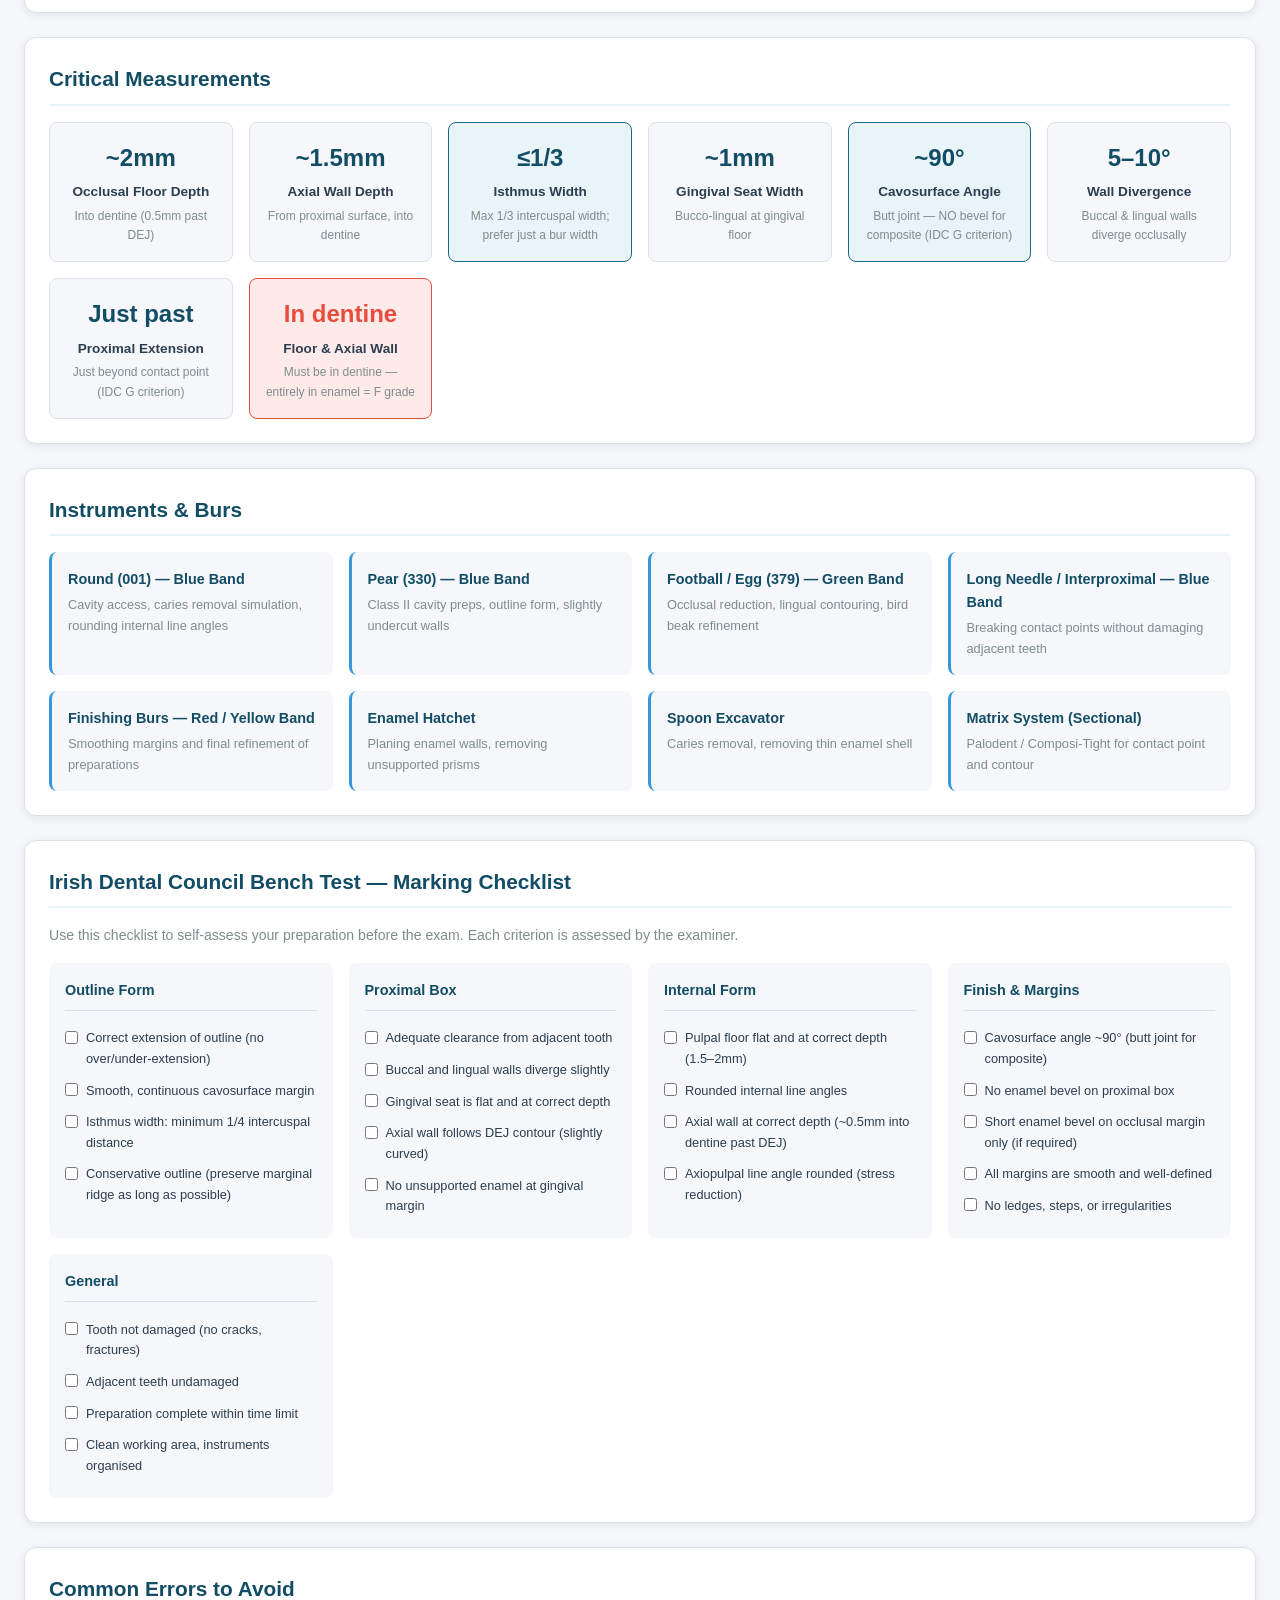
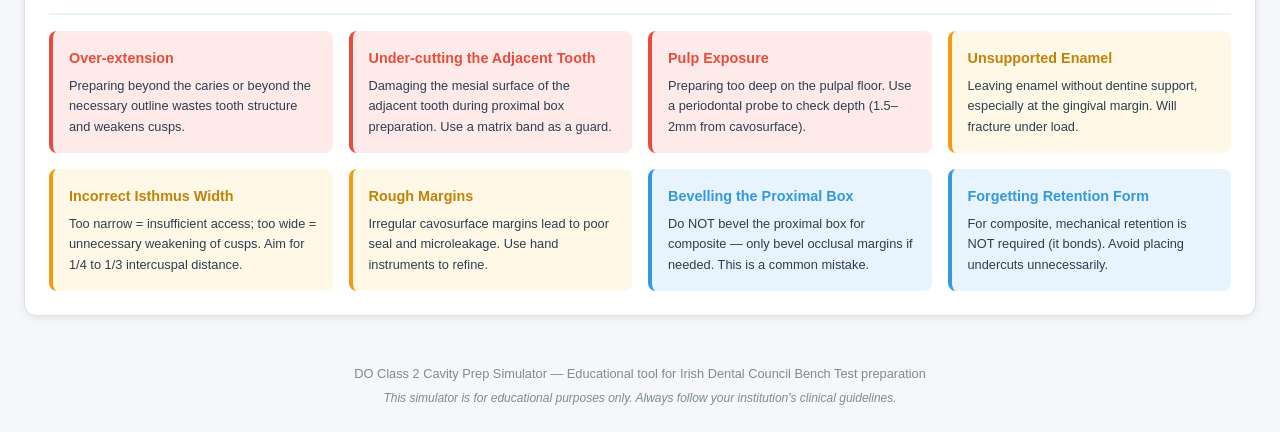
==== commit 55a0a111: "Update tooth to UL6 molar and bur inventory to match exam kit - Changed tooth from upper premolar (U" ====
--- a/dental-cavity-prep-simulator/index.html
+++ b/dental-cavity-prep-simulator/index.html
@@ -22,7 +22,7 @@
         <div class="overview-card">
           <div class="card-icon">&#9881;</div>
           <h3>Tooth</h3>
-          <p>Upper premolar (e.g. UL5 / 25)</p>
+          <p>Upper molar (UL6 / 26)</p>
         </div>
         <div class="overview-card">
           <div class="card-icon">&#9638;</div>
@@ -165,20 +165,24 @@
       <h2>Instruments &amp; Burs</h2>
       <div class="instruments-grid">
         <div class="instrument-card">
-          <h4>Round Bur (Size 2 or 4)</h4>
-          <p>Caries removal, initial access, rounding internal line angles</p>
-        </div>
-        <div class="instrument-card">
-          <h4>Pear-shaped Bur (330 / 329)</h4>
-          <p>Outline form, occlusal preparation, breaking marginal ridge</p>
-        </div>
-        <div class="instrument-card">
-          <h4>Tapered Fissure Bur (169L / 170)</h4>
-          <p>Proximal box refinement, wall preparation</p>
-        </div>
-        <div class="instrument-card">
-          <h4>Gingival Margin Trimmer</h4>
-          <p>Refining gingival seat, removing unsupported enamel</p>
+          <h4>Round (001) &mdash; Blue Band</h4>
+          <p>Cavity access, caries removal simulation, rounding internal line angles</p>
+        </div>
+        <div class="instrument-card">
+          <h4>Pear (330) &mdash; Blue Band</h4>
+          <p>Class II cavity preps, outline form, slightly undercut walls</p>
+        </div>
+        <div class="instrument-card">
+          <h4>Football / Egg (379) &mdash; Green Band</h4>
+          <p>Occlusal reduction, lingual contouring, bird beak refinement</p>
+        </div>
+        <div class="instrument-card">
+          <h4>Long Needle / Interproximal &mdash; Blue Band</h4>
+          <p>Breaking contact points without damaging adjacent teeth</p>
+        </div>
+        <div class="instrument-card">
+          <h4>Finishing Burs &mdash; Red / Yellow Band</h4>
+          <p>Smoothing margins and final refinement of preparations</p>
         </div>
         <div class="instrument-card">
           <h4>Enamel Hatchet</h4>
@@ -186,11 +190,7 @@
         </div>
         <div class="instrument-card">
           <h4>Spoon Excavator</h4>
-          <p>Caries removal, soft dentine excavation</p>
-        </div>
-        <div class="instrument-card">
-          <h4>Flat Plastic / Ward's Carver</h4>
-          <p>Composite placement and contouring</p>
+          <p>Caries removal, removing thin enamel shell</p>
         </div>
         <div class="instrument-card">
           <h4>Matrix System (Sectional)</h4>
